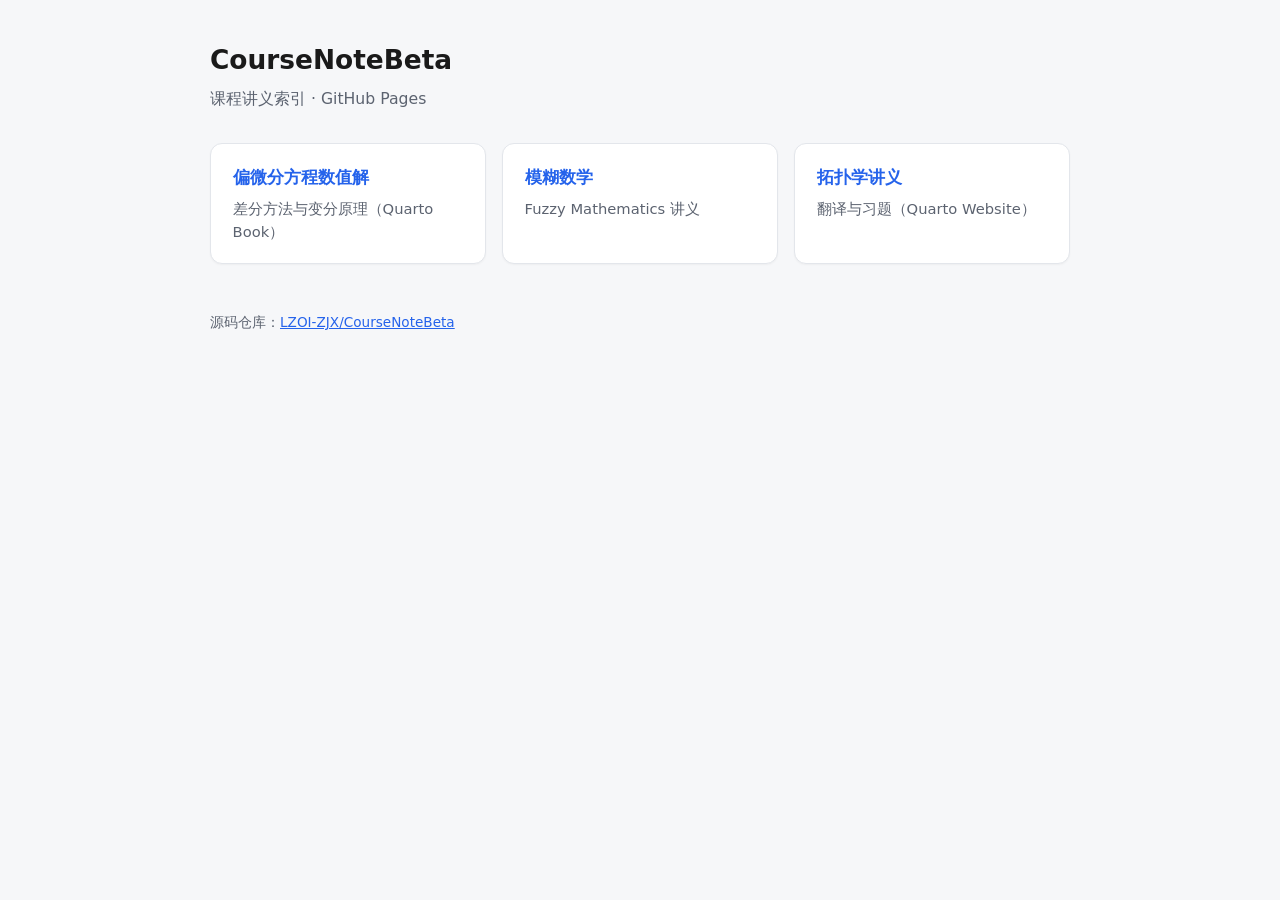
==== index.html @ fc49ba3e "Add Quarto sites for PDE, fuzzy math, topology; GitHub Pages workflow Co-authored-by: Cursor <cursor" ====
<!DOCTYPE html>
<html lang="zh-CN">
<head>
  <meta charset="utf-8" />
  <meta name="viewport" content="width=device-width, initial-scale=1" />
  <title>CourseNoteBeta · 课程笔记导航</title>
  <style>
    :root {
      color-scheme: light dark;
      --bg: #f6f7f9;
      --card: #fff;
      --text: #1a1a1a;
      --muted: #5c6370;
      --accent: #2563eb;
      --border: #e3e6eb;
    }
    @media (prefers-color-scheme: dark) {
      :root {
        --bg: #121418;
        --card: #1a1d23;
        --text: #eef1f6;
        --muted: #a8b0bd;
        --accent: #60a5fa;
        --border: #2c323c;
      }
    }
    * { box-sizing: border-box; }
    body {
      margin: 0;
      font-family: system-ui, -apple-system, "Segoe UI", Roboto, "Helvetica Neue", Arial, sans-serif;
      background: var(--bg);
      color: var(--text);
      line-height: 1.55;
    }
    header {
      max-width: 900px;
      margin: 0 auto;
      padding: 2.5rem 1.25rem 1rem;
    }
    h1 { font-size: 1.65rem; margin: 0 0 0.35rem; font-weight: 650; }
    p.lead { margin: 0; color: var(--muted); font-size: 0.98rem; }
    main {
      max-width: 900px;
      margin: 0 auto;
      padding: 1rem 1.25rem 3rem;
      display: grid;
      gap: 1rem;
    }
    @media (min-width: 640px) {
      main { grid-template-columns: repeat(3, 1fr); }
    }
    a.card {
      display: block;
      padding: 1.25rem 1.35rem;
      background: var(--card);
      border: 1px solid var(--border);
      border-radius: 12px;
      text-decoration: none;
      color: inherit;
      transition: border-color 0.15s ease, box-shadow 0.15s ease;
      box-shadow: 0 1px 2px rgba(0, 0, 0, 0.04);
    }
    a.card:hover {
      border-color: var(--accent);
      box-shadow: 0 6px 24px rgba(37, 99, 235, 0.12);
    }
    a.card h2 {
      margin: 0 0 0.45rem;
      font-size: 1.08rem;
      color: var(--accent);
    }
    a.card p {
      margin: 0;
      font-size: 0.92rem;
      color: var(--muted);
    }
    footer {
      max-width: 900px;
      margin: 0 auto;
      padding: 0 1.25rem 2rem;
      font-size: 0.85rem;
      color: var(--muted);
    }
    footer a { color: var(--accent); }
  </style>
</head>
<body>
  <header>
    <h1>CourseNoteBeta</h1>
    <p class="lead">课程讲义索引 · GitHub Pages</p>
  </header>
  <main>
    <a class="card" href="pde/">
      <h2>偏微分方程数值解</h2>
      <p>差分方法与变分原理（Quarto Book）</p>
    </a>
    <a class="card" href="fuzzy/">
      <h2>模糊数学</h2>
      <p>Fuzzy Mathematics 讲义</p>
    </a>
    <a class="card" href="topology/">
      <h2>拓扑学讲义</h2>
      <p>翻译与习题（Quarto Website）</p>
    </a>
  </main>
  <footer>
    源码仓库：<a href="https://github.com/LZOI-ZJX/CourseNoteBeta">LZOI-ZJX/CourseNoteBeta</a>
  </footer>
</body>
</html>
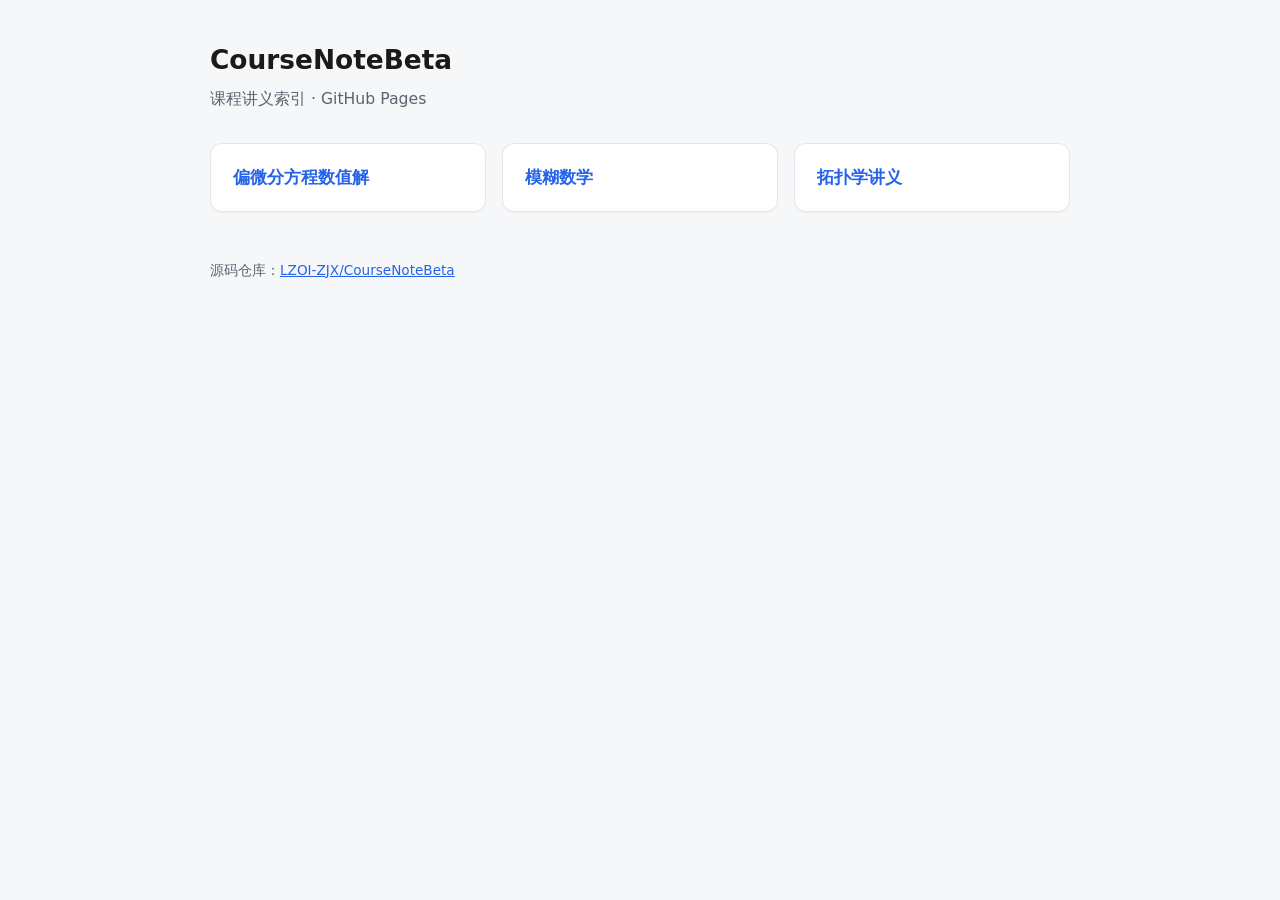
==== commit e864b219: "index: show subject names only on landing cards Co-authored-by: Cursor <cursoragent@cursor.com>" ====
--- a/index.html
+++ b/index.html
@@ -65,14 +65,9 @@
       box-shadow: 0 6px 24px rgba(37, 99, 235, 0.12);
     }
     a.card h2 {
-      margin: 0 0 0.45rem;
+      margin: 0;
       font-size: 1.08rem;
       color: var(--accent);
-    }
-    a.card p {
-      margin: 0;
-      font-size: 0.92rem;
-      color: var(--muted);
     }
     footer {
       max-width: 900px;
@@ -92,15 +87,12 @@
   <main>
     <a class="card" href="pde/">
       <h2>偏微分方程数值解</h2>
-      <p>差分方法与变分原理（Quarto Book）</p>
     </a>
     <a class="card" href="fuzzy/">
       <h2>模糊数学</h2>
-      <p>Fuzzy Mathematics 讲义</p>
     </a>
     <a class="card" href="topology/">
       <h2>拓扑学讲义</h2>
-      <p>翻译与习题（Quarto Website）</p>
     </a>
   </main>
   <footer>
